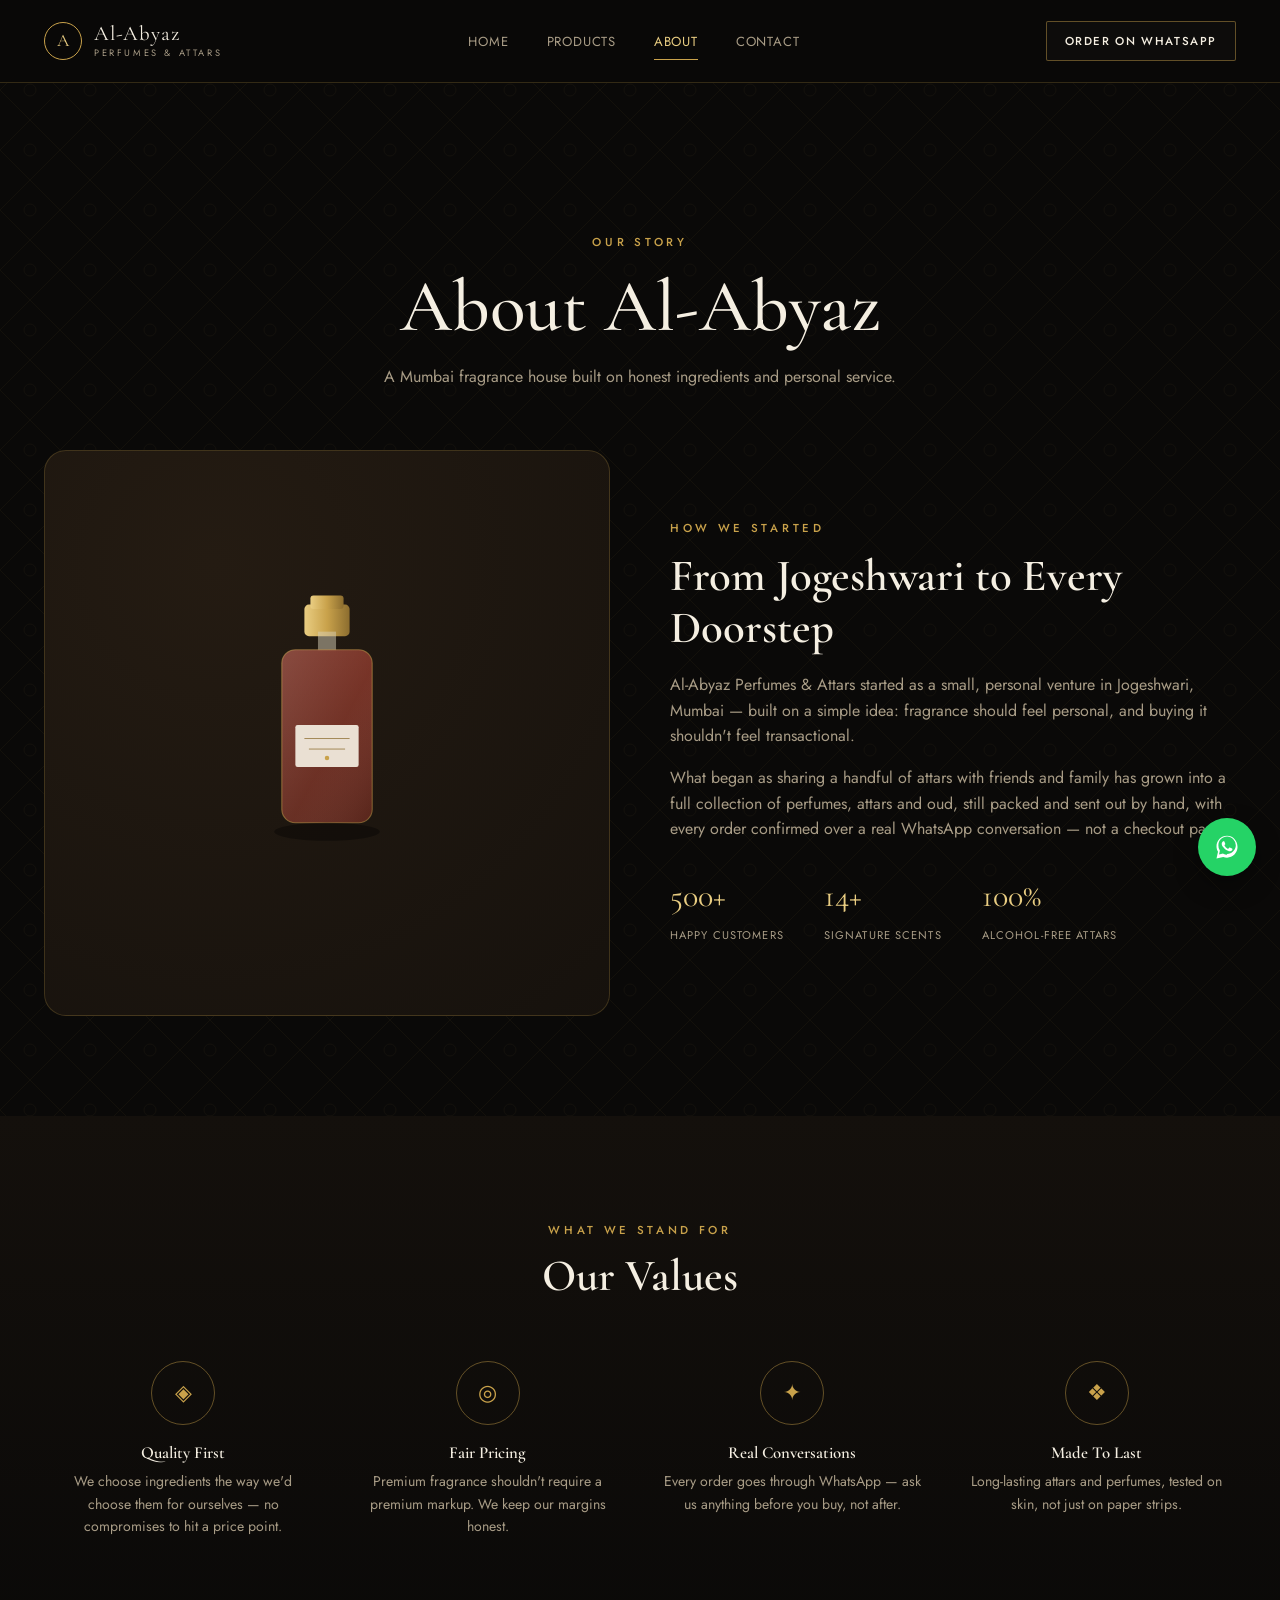
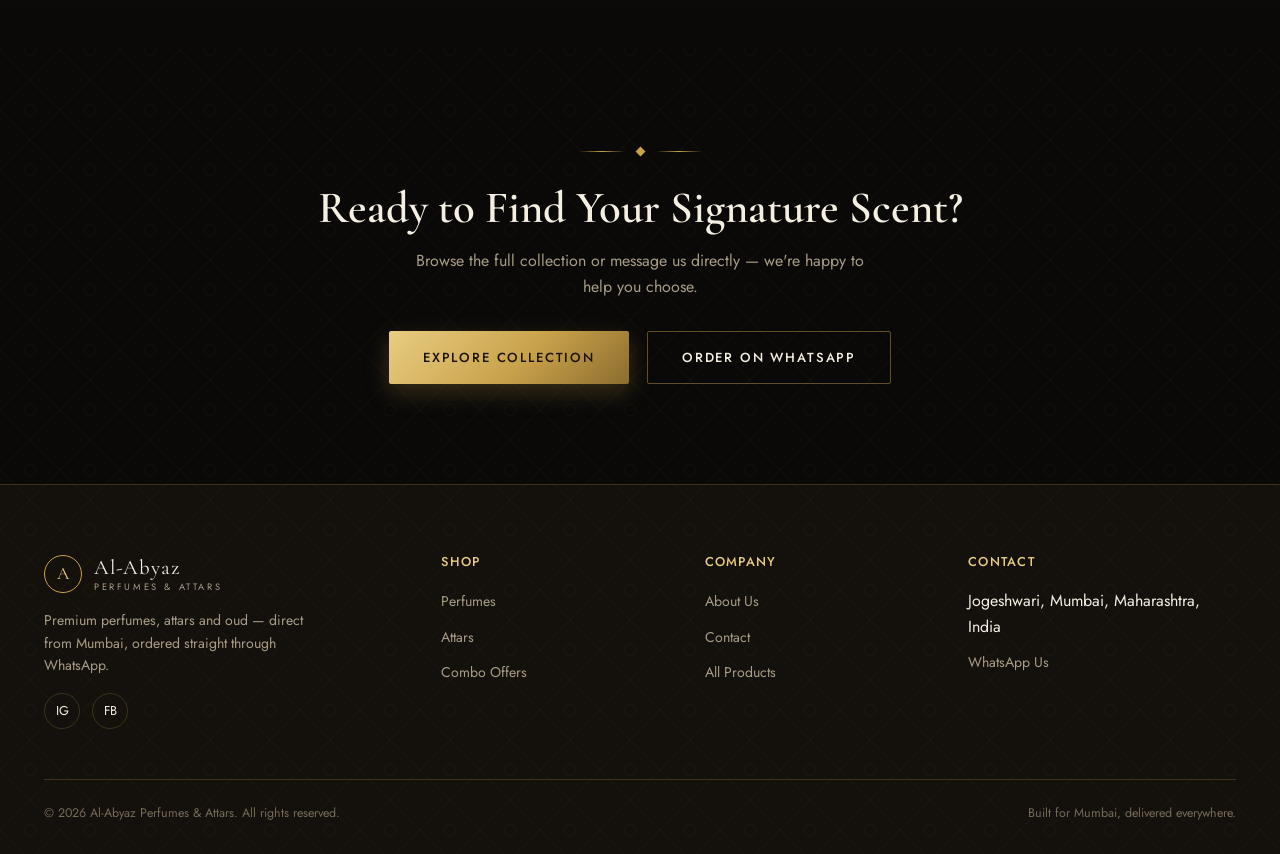
==== about.html @ 593ae753 "Initial Al-Abyaz website" ====
<!DOCTYPE html>
<html lang="en">
<head>
<meta charset="UTF-8">
<meta name="viewport" content="width=device-width, initial-scale=1.0">
<title>About Us | Al-Abyaz Perfumes &amp; Attars</title>
<meta name="description" content="Learn about Al-Abyaz Perfumes & Attars — a Mumbai-based fragrance house crafting honest, alcohol-free attars and premium perfumes.">
<link rel="canonical" href="https://al-abyazperfumes.netlify.app/about.html">
<meta property="og:type" content="website">
<meta property="og:title" content="About Al-Abyaz Perfumes & Attars">
<meta property="og:description" content="A Mumbai-based fragrance house crafting honest, alcohol-free attars and premium perfumes.">
<meta name="theme-color" content="#0a0908">
<link rel="icon" type="image/svg+xml" href="images/logo/favicon.svg">
<link rel="preconnect" href="https://fonts.googleapis.com">
<link rel="preconnect" href="https://fonts.gstatic.com" crossorigin>
<link href="https://fonts.googleapis.com/css2?family=Cormorant+Garamond:ital,wght@0,400;0,500;0,600;1,500&family=Jost:wght@400;500;600&display=swap" rel="stylesheet">
<link rel="stylesheet" href="css/style.css">
<link rel="stylesheet" href="css/responsive.css">
</head>
<body class="texture-bg">
<a class="skip-link" href="#main">Skip to content</a>

<header class="navbar">
  <div class="container">
    <a href="index.html" class="brand">
      <span class="brand-mark">A</span>
      <span class="brand-text">Al-Abyaz<small>Perfumes &amp; Attars</small></span>
    </a>
    <nav class="nav-links" aria-label="Primary">
      <a href="index.html">Home</a>
      <a href="products.html">Products</a>
      <a href="about.html" class="active">About</a>
      <a href="contact.html">Contact</a>
    </nav>
    <div class="nav-cta">
      <a class="btn btn-outline btn-sm" data-wa-float href="#">Order on WhatsApp</a>
      <button class="hamburger" aria-label="Toggle menu" aria-expanded="false">
        <span></span><span></span><span></span>
      </button>
    </div>
  </div>
  <nav class="mobile-menu" aria-label="Mobile">
    <a href="index.html">Home</a>
    <a href="products.html">Products</a>
    <a href="about.html" class="active">About</a>
    <a href="contact.html">Contact</a>
    <a data-wa-float href="#" class="btn btn-primary">WhatsApp Us</a>
  </nav>
</header>

<main id="main">
  <section class="page-hero">
    <div class="container">
      <span class="eyebrow">Our Story</span>
      <h1>About Al-Abyaz</h1>
      <p>A Mumbai fragrance house built on honest ingredients and personal service.</p>
    </div>
  </section>

  <section class="section" style="padding-top:0;">
    <div class="container about-split">
      <div class="about-media">
        <img src="images/products/mukhallat-malaki.svg" alt="Al-Abyaz Mukhallat Malaki bottle" width="220">
      </div>
      <div class="about-copy">
        <span class="eyebrow">How We Started</span>
        <h2>From Jogeshwari to Every Doorstep</h2>
        <p>Al-Abyaz Perfumes &amp; Attars started as a small, personal venture in Jogeshwari, Mumbai — built on a simple idea: fragrance should feel personal, and buying it shouldn't feel transactional.</p>
        <p>What began as sharing a handful of attars with friends and family has grown into a full collection of perfumes, attars and oud, still packed and sent out by hand, with every order confirmed over a real WhatsApp conversation — not a checkout page.</p>
        <div class="about-stats">
          <div><span>500+</span><small>Happy Customers</small></div>
          <div><span>14+</span><small>Signature Scents</small></div>
          <div><span>100%</span><small>Alcohol-Free Attars</small></div>
        </div>
      </div>
    </div>
  </section>

  <section class="section section-alt">
    <div class="container">
      <div class="section-heading">
        <span class="eyebrow">What We Stand For</span>
        <h2>Our Values</h2>
      </div>
      <div class="feature-grid">
        <div class="feature-card">
          <div class="feature-icon">◈</div>
          <h3>Quality First</h3>
          <p>We choose ingredients the way we'd choose them for ourselves — no compromises to hit a price point.</p>
        </div>
        <div class="feature-card">
          <div class="feature-icon">◎</div>
          <h3>Fair Pricing</h3>
          <p>Premium fragrance shouldn't require a premium markup. We keep our margins honest.</p>
        </div>
        <div class="feature-card">
          <div class="feature-icon">✦</div>
          <h3>Real Conversations</h3>
          <p>Every order goes through WhatsApp — ask us anything before you buy, not after.</p>
        </div>
        <div class="feature-card">
          <div class="feature-icon">❖</div>
          <h3>Made To Last</h3>
          <p>Long-lasting attars and perfumes, tested on skin, not just on paper strips.</p>
        </div>
      </div>
    </div>
  </section>

  <section class="section text-center">
    <div class="container">
      <div class="divider"><span></span></div>
      <h2>Ready to Find Your Signature Scent?</h2>
      <p style="max-width:480px;margin:14px auto 32px;">Browse the full collection or message us directly — we're happy to help you choose.</p>
      <div class="hero-actions">
        <a href="products.html" class="btn btn-primary">Explore Collection</a>
        <a data-wa-float href="#" class="btn btn-whatsapp" target="_blank" rel="noopener">Order on WhatsApp</a>
      </div>
    </div>
  </section>
</main>

<footer class="footer">
  <div class="container">
    <div class="footer-grid">
      <div class="footer-brand">
        <a href="index.html" class="brand">
          <span class="brand-mark">A</span>
          <span class="brand-text">Al-Abyaz<small>Perfumes &amp; Attars</small></span>
        </a>
        <p>Premium perfumes, attars and oud — direct from Mumbai, ordered straight through WhatsApp.</p>
        <div class="footer-social">
          <a href="#" data-config-href="instagram" aria-label="Instagram">IG</a>
          <a href="#" data-config-href="facebook" aria-label="Facebook">FB</a>
        </div>
      </div>
      <div>
        <h4>Shop</h4>
        <ul class="footer-links">
          <li><a href="products.html?category=perfumes">Perfumes</a></li>
          <li><a href="products.html?category=attars">Attars</a></li>
          <li><a href="products.html?category=combo">Combo Offers</a></li>
        </ul>
      </div>
      <div>
        <h4>Company</h4>
        <ul class="footer-links">
          <li><a href="about.html">About Us</a></li>
          <li><a href="contact.html">Contact</a></li>
          <li><a href="products.html">All Products</a></li>
        </ul>
      </div>
      <div>
        <h4>Contact</h4>
        <ul class="footer-links">
          <li data-config="address">Jogeshwari, Mumbai, Maharashtra, India</li>
          <li><a data-wa-float href="#">WhatsApp Us</a></li>
        </ul>
      </div>
    </div>
    <div class="footer-bottom">
      <span>© <span data-year></span> Al-Abyaz Perfumes &amp; Attars. All rights reserved.</span>
      <span>Built for Mumbai, delivered everywhere.</span>
    </div>
  </div>
</footer>

<a class="wa-float" data-wa-float href="#" target="_blank" rel="noopener" aria-label="Chat on WhatsApp">
  <svg viewBox="0 0 32 32" fill="white"><path d="M16.02 3C9.4 3 4 8.4 4 15.02c0 2.35.63 4.55 1.72 6.46L4 29l7.7-1.65a11.98 11.98 0 0 0 4.32.8h.01c6.62 0 12.02-5.4 12.02-12.02C28.05 8.4 22.65 3 16.02 3Zm0 21.9c-1.5 0-2.97-.4-4.24-1.16l-.3-.18-4.57.98.98-4.45-.2-.32a9.9 9.9 0 0 1-1.53-5.75c0-5.48 4.46-9.94 9.96-9.94 2.66 0 5.16 1.04 7.04 2.92a9.87 9.87 0 0 1 2.9 7.02c0 5.48-4.46 9.88-9.94 9.88Zm5.44-7.4c-.3-.15-1.77-.87-2.04-.97-.27-.1-.47-.15-.67.15-.2.3-.77.97-.94 1.17-.17.2-.35.22-.65.07-.3-.15-1.25-.46-2.38-1.47-.88-.78-1.47-1.75-1.65-2.05-.17-.3-.02-.46.13-.6.13-.13.3-.35.45-.52.15-.17.2-.3.3-.5.1-.2.05-.37-.02-.52-.07-.15-.67-1.62-.92-2.2-.24-.58-.49-.5-.67-.5h-.57c-.2 0-.52.07-.8.37s-1.05 1.03-1.05 2.5 1.08 2.9 1.23 3.1c.15.2 2.13 3.26 5.17 4.57.72.31 1.28.5 1.72.64.72.23 1.38.2 1.9.12.58-.09 1.77-.72 2.02-1.42.25-.7.25-1.3.17-1.42-.07-.13-.27-.2-.57-.35Z"/></svg>
</a>

<script src="data/products.js"></script>
<script src="js/offers.js"></script>
<script src="js/main.js"></script>
<script>
  document.addEventListener("DOMContentLoaded", () => {
    document.querySelectorAll("[data-config-href]").forEach((el) => {
      const key = el.getAttribute("data-config-href");
      if (SITE_CONFIG[key]) el.setAttribute("href", SITE_CONFIG[key]);
    });
  });
</script>
</body>
</html>
---- css/style.css ----
/* =========================================================================
   AL-ABYAZ PERFUMES & ATTARS — MAIN STYLESHEET
   ========================================================================= */

/* ---------- Design tokens ---------- */
:root {
  --void: #0a0908;
  --surface: #14100c;
  --surface-raised: #1c1712;
  --line: rgba(201, 162, 75, 0.22);
  --line-strong: rgba(201, 162, 75, 0.45);

  --gold: #c9a24b;
  --gold-light: #e9cd82;
  --gold-deep: #8c6d2f;
  --gold-glow: rgba(201, 162, 75, 0.35);

  --ivory: #f5efe2;
  --muted: #a89c86;
  --muted-dim: #756a58;

  --maroon: #2a1212;
  --success: #6f9a6a;

  --font-display: "Cormorant Garamond", "Georgia", serif;
  --font-body: "Jost", "Segoe UI", sans-serif;

  --container: 1240px;
  --radius-sm: 4px;
  --radius-md: 10px;
  --radius-lg: 22px;

  --ease: cubic-bezier(0.22, 1, 0.36, 1);
}

/* ---------- Reset ---------- */
* { margin: 0; padding: 0; box-sizing: border-box; }

html { scroll-behavior: smooth; }

@media (prefers-reduced-motion: reduce) {
  html { scroll-behavior: auto; }
  *, *::before, *::after { animation-duration: 0.001ms !important; animation-iteration-count: 1 !important; transition-duration: 0.001ms !important; }
}

body {
  background: var(--void);
  color: var(--ivory);
  font-family: var(--font-body);
  font-size: 16px;
  line-height: 1.6;
  -webkit-font-smoothing: antialiased;
  overflow-x: hidden;
}

img { max-width: 100%; display: block; }
a { color: inherit; text-decoration: none; }
ul { list-style: none; }
button { font: inherit; cursor: pointer; border: none; background: none; color: inherit; }
input, select, textarea { font: inherit; color: inherit; }

:focus-visible {
  outline: 2px solid var(--gold-light);
  outline-offset: 3px;
}

.container {
  max-width: var(--container);
  margin: 0 auto;
  padding: 0 24px;
}

/* Damask/geometric texture used as a quiet background wash across the site */
.texture-bg {
  position: relative;
}
.texture-bg::before {
  content: "";
  position: absolute;
  inset: 0;
  pointer-events: none;
  opacity: 0.05;
  background-image: url("data:image/svg+xml,%3Csvg xmlns='http://www.w3.org/2000/svg' width='60' height='60' viewBox='0 0 60 60'%3E%3Cg fill='none' stroke='%23C9A24B' stroke-width='1'%3E%3Cpath d='M30 0 L60 30 L30 60 L0 30 Z'/%3E%3Ccircle cx='30' cy='30' r='6'/%3E%3C/g%3E%3C/svg%3E");
  background-size: 60px 60px;
}

/* Ornamental divider — the site's signature mark: a thin double rule
   flanking a small diamond, echoing the wax-seal motif on offer badges */
.divider {
  display: flex;
  align-items: center;
  justify-content: center;
  gap: 12px;
  margin: 0 auto 28px;
  width: fit-content;
}
.divider::before, .divider::after {
  content: "";
  width: 46px;
  height: 1px;
  background: linear-gradient(90deg, transparent, var(--gold), transparent);
}
.divider span {
  width: 7px;
  height: 7px;
  transform: rotate(45deg);
  background: var(--gold);
  display: block;
}

/* ---------- Typography ---------- */
.eyebrow {
  font-family: var(--font-body);
  font-size: 0.72rem;
  letter-spacing: 0.32em;
  text-transform: uppercase;
  color: var(--gold);
  font-weight: 500;
}

h1, h2, h3, h4 {
  font-family: var(--font-display);
  font-weight: 600;
  color: var(--ivory);
  line-height: 1.15;
}

h1 { font-size: clamp(2.6rem, 6vw, 4.6rem); font-weight: 500; }
h2 { font-size: clamp(1.9rem, 4vw, 2.8rem); }
h3 { font-size: 1.4rem; }

.section-heading {
  text-align: center;
  max-width: 640px;
  margin: 0 auto 48px;
}
.section-heading h2 { margin: 10px 0 12px; }
.section-heading p { color: var(--muted); font-size: 1.02rem; }

p { color: var(--muted); }

/* ---------- Buttons ---------- */
.btn {
  display: inline-flex;
  align-items: center;
  justify-content: center;
  gap: 8px;
  padding: 15px 34px;
  border-radius: 2px;
  font-size: 0.82rem;
  letter-spacing: 0.14em;
  text-transform: uppercase;
  font-weight: 500;
  transition: transform 0.35s var(--ease), box-shadow 0.35s var(--ease), background 0.35s var(--ease), color 0.35s var(--ease);
  white-space: nowrap;
}

.btn-primary {
  background: linear-gradient(135deg, var(--gold-light), var(--gold) 55%, var(--gold-deep));
  color: #1a1305;
  box-shadow: 0 8px 24px rgba(201, 162, 75, 0.25);
}
.btn-primary:hover { transform: translateY(-2px); box-shadow: 0 12px 30px rgba(201, 162, 75, 0.4); }

.btn-outline {
  border: 1px solid var(--line-strong);
  color: var(--ivory);
  background: rgba(255,255,255,0.02);
}
.btn-outline:hover { border-color: var(--gold); color: var(--gold-light); transform: translateY(-2px); }

.btn-whatsapp {
  background: transparent;
  border: 1px solid var(--line-strong);
  color: var(--ivory);
}
.btn-whatsapp:hover { border-color: #4caf50; color: #6fd177; }

.btn-block { width: 100%; }
.btn-sm { padding: 10px 18px; font-size: 0.72rem; }

/* ---------- Navbar ---------- */
.navbar {
  position: sticky;
  top: 0;
  z-index: 100;
  background: rgba(10, 9, 8, 0.86);
  backdrop-filter: blur(14px);
  border-bottom: 1px solid var(--line);
}
.navbar .container {
  display: flex;
  align-items: center;
  justify-content: space-between;
  height: 82px;
}

.brand {
  display: flex;
  align-items: center;
  gap: 12px;
}
.brand-mark {
  width: 38px;
  height: 38px;
  border: 1px solid var(--gold);
  border-radius: 50%;
  display: flex;
  align-items: center;
  justify-content: center;
  font-family: var(--font-display);
  font-size: 1.1rem;
  color: var(--gold-light);
  flex-shrink: 0;
}
.brand-text {
  font-family: var(--font-display);
  font-size: 1.3rem;
  letter-spacing: 0.04em;
  color: var(--ivory);
  line-height: 1.1;
}
.brand-text small {
  display: block;
  font-family: var(--font-body);
  font-size: 0.58rem;
  letter-spacing: 0.28em;
  color: var(--muted);
  text-transform: uppercase;
  margin-top: 2px;
}

.nav-links {
  display: flex;
  align-items: center;
  gap: 38px;
}
.nav-links a {
  font-size: 0.82rem;
  letter-spacing: 0.06em;
  text-transform: uppercase;
  color: var(--muted);
  position: relative;
  padding: 4px 0;
  transition: color 0.25s;
}
.nav-links a:hover, .nav-links a.active { color: var(--gold-light); }
.nav-links a.active::after {
  content: "";
  position: absolute;
  left: 0; right: 0; bottom: -4px;
  height: 1px;
  background: var(--gold);
}

.nav-cta { display: flex; align-items: center; gap: 16px; }

.hamburger {
  display: none;
  flex-direction: column;
  gap: 5px;
  width: 26px;
  z-index: 200;
}
.hamburger span {
  height: 1.5px;
  width: 100%;
  background: var(--gold-light);
  transition: transform 0.3s var(--ease), opacity 0.3s var(--ease);
}
.hamburger.open span:nth-child(1) { transform: translateY(6.5px) rotate(45deg); }
.hamburger.open span:nth-child(2) { opacity: 0; }
.hamburger.open span:nth-child(3) { transform: translateY(-6.5px) rotate(-45deg); }

.mobile-menu {
  position: fixed;
  inset: 82px 0 0 0;
  background: var(--void);
  z-index: 90;
  display: flex;
  flex-direction: column;
  align-items: center;
  justify-content: center;
  gap: 28px;
  transform: translateY(-8px);
  opacity: 0;
  pointer-events: none;
  transition: opacity 0.3s var(--ease), transform 0.3s var(--ease);
}
.mobile-menu.open { opacity: 1; transform: translateY(0); pointer-events: auto; }
.mobile-menu a { font-family: var(--font-display); font-size: 1.6rem; color: var(--ivory); }
.mobile-menu a.active { color: var(--gold-light); }

/* ---------- Hero ---------- */
.hero {
  position: relative;
  min-height: 92vh;
  display: flex;
  align-items: center;
  justify-content: center;
  text-align: center;
  padding: 120px 24px 80px;
  overflow: hidden;
}
.hero::before {
  content: "";
  position: absolute;
  top: -20%;
  left: 50%;
  transform: translateX(-50%);
  width: 900px;
  height: 900px;
  background: radial-gradient(circle, var(--gold-glow) 0%, transparent 62%);
  opacity: 0.55;
  pointer-events: none;
}
.hero-inner { position: relative; z-index: 2; max-width: 780px; }
.hero .eyebrow { display: inline-block; margin-bottom: 22px; }
.hero h1 { margin-bottom: 22px; }
.hero h1 em {
  font-style: italic;
  background: linear-gradient(120deg, var(--gold-light), var(--gold) 60%);
  -webkit-background-clip: text;
  background-clip: text;
  color: transparent;
}
.hero-sub {
  max-width: 520px;
  margin: 0 auto 40px;
  font-size: 1.05rem;
  color: var(--muted);
}
.hero-actions {
  display: flex;
  gap: 18px;
  justify-content: center;
  flex-wrap: wrap;
}

.hero-bottle {
  margin: 56px auto 0;
  width: 130px;
  opacity: 0.9;
  animation: float 6s ease-in-out infinite;
}
@keyframes float {
  0%, 100% { transform: translateY(0); }
  50% { transform: translateY(-14px); }
}

/* ---------- Sections ---------- */
.section { padding: 100px 0; position: relative; }
.section-alt { background: linear-gradient(180deg, var(--surface), var(--void)); }

/* ---------- Product grid & cards ---------- */
.product-grid {
  display: grid;
  grid-template-columns: repeat(4, 1fr);
  gap: 28px;
}

.product-card {
  background: var(--surface);
  border: 1px solid var(--line);
  border-radius: var(--radius-md);
  overflow: hidden;
  position: relative;
  transition: transform 0.4s var(--ease), border-color 0.4s var(--ease), box-shadow 0.4s var(--ease);
  display: flex;
  flex-direction: column;
}
.product-card:hover {
  transform: translateY(-6px);
  border-color: var(--line-strong);
  box-shadow: 0 20px 40px rgba(0,0,0,0.4);
}

.product-media {
  position: relative;
  aspect-ratio: 4 / 5;
  background: radial-gradient(120% 100% at 50% 0%, #241b12, var(--surface));
  display: flex;
  align-items: center;
  justify-content: center;
  overflow: hidden;
}
.product-media img { width: 62%; filter: drop-shadow(0 20px 24px rgba(0,0,0,0.5)); transition: transform 0.5s var(--ease); }
.product-card:hover .product-media img { transform: scale(1.06); }

.stock-flag {
  position: absolute;
  bottom: 10px;
  left: 10px;
  font-size: 0.62rem;
  letter-spacing: 0.08em;
  text-transform: uppercase;
  padding: 5px 10px;
  border-radius: 20px;
  background: rgba(0,0,0,0.55);
  color: var(--muted);
  border: 1px solid var(--line);
}
.stock-flag.low { color: #e2a44f; border-color: rgba(226,164,79,0.4); }
.stock-flag.out { color: #d16565; border-color: rgba(209,101,101,0.4); }

.product-body { padding: 20px 20px 22px; display: flex; flex-direction: column; gap: 10px; flex: 1; }
.product-cat { font-size: 0.66rem; letter-spacing: 0.16em; text-transform: uppercase; color: var(--gold); }
.product-body h3 { font-size: 1.18rem; }
.product-size { font-size: 0.78rem; color: var(--muted-dim); }

.price-row { display: flex; align-items: baseline; gap: 10px; margin-top: 4px; }
.price-now { font-family: var(--font-display); font-size: 1.5rem; color: var(--gold-light); }
.price-was { font-size: 0.9rem; color: var(--muted-dim); text-decoration: line-through; }
.price-off { font-size: 0.7rem; color: var(--success); letter-spacing: 0.04em; }

.product-actions { display: flex; gap: 10px; margin-top: 12px; }
.product-actions .btn { flex: 1; padding: 12px 10px; font-size: 0.68rem; }

/* Offer badge — the "wax seal" signature element */
.offer-badge {
  position: absolute;
  top: 12px;
  right: 12px;
  z-index: 3;
  width: 62px;
  height: 62px;
  border-radius: 50%;
  display: flex;
  flex-direction: column;
  align-items: center;
  justify-content: center;
  background: radial-gradient(circle at 35% 30%, var(--gold-light), var(--gold) 55%, var(--gold-deep));
  color: #1a1305;
  box-shadow: 0 6px 18px rgba(0,0,0,0.45), inset 0 0 0 3px rgba(255,255,255,0.18);
  font-family: var(--font-body);
  text-align: center;
  line-height: 1.05;
}
.offer-badge .fire { font-size: 0.9rem; }
.offer-badge .pct { font-size: 0.72rem; font-weight: 700; }

.offer-soon-badge {
  position: absolute;
  top: 12px;
  left: 12px;
  z-index: 3;
  font-size: 0.62rem;
  letter-spacing: 0.06em;
  text-transform: uppercase;
  padding: 6px 12px;
  border-radius: 20px;
  background: rgba(20,16,12,0.85);
  border: 1px solid var(--line-strong);
  color: var(--gold-light);
}

.countdown {
  display: flex;
  gap: 6px;
  margin-top: 6px;
}
.countdown .cd-unit {
  flex: 1;
  text-align: center;
  background: rgba(201,162,75,0.08);
  border: 1px solid var(--line);
  border-radius: var(--radius-sm);
  padding: 5px 2px;
}
.countdown .cd-num { font-family: var(--font-display); font-size: 1rem; color: var(--gold-light); display: block; }
.countdown .cd-label { font-size: 0.55rem; text-transform: uppercase; letter-spacing: 0.06em; color: var(--muted-dim); }
.offer-end-note { font-size: 0.68rem; color: var(--muted-dim); margin-top: 6px; }

/* Active-offer animation — only ever applied to the specific product card
   that has a live offer. The rest of the page stays perfectly still. */
.product-card.is-offer-active {
  border-color: var(--gold);
  animation: card-pulse 2.6s ease-in-out infinite;
}
.product-card.is-offer-active .offer-badge { animation: badge-pop 2.6s ease-in-out infinite; }

@keyframes card-pulse {
  0%, 100% { box-shadow: 0 0 0 0 rgba(201,162,75,0.0), 0 20px 40px rgba(0,0,0,0.35); transform: scale(1); }
  50% { box-shadow: 0 0 0 6px rgba(201,162,75,0.16), 0 24px 46px rgba(0,0,0,0.4); transform: scale(1.012); }
}
@keyframes badge-pop {
  0%, 100% { transform: scale(1); }
  50% { transform: scale(1.08); }
}

/* ---------- Categories ---------- */
.category-grid {
  display: grid;
  grid-template-columns: repeat(3, 1fr);
  gap: 22px;
}
.category-card {
  position: relative;
  border: 1px solid var(--line);
  border-radius: var(--radius-md);
  padding: 40px 24px;
  text-align: center;
  background: linear-gradient(160deg, var(--surface-raised), var(--surface));
  transition: transform 0.35s var(--ease), border-color 0.35s var(--ease);
}
.category-card:hover { transform: translateY(-5px); border-color: var(--gold); }
.category-icon { font-size: 1.8rem; margin-bottom: 14px; color: var(--gold-light); }
.category-card h3 { margin-bottom: 6px; }
.category-card p { font-size: 0.84rem; }

/* ---------- Why choose / features ---------- */
.feature-grid {
  display: grid;
  grid-template-columns: repeat(4, 1fr);
  gap: 26px;
}
.feature-card { text-align: center; padding: 10px; }
.feature-icon {
  width: 64px; height: 64px; margin: 0 auto 18px;
  border: 1px solid var(--line-strong);
  border-radius: 50%;
  display: flex; align-items: center; justify-content: center;
  font-size: 1.4rem; color: var(--gold);
}
.feature-card h3 { font-size: 1.05rem; margin-bottom: 8px; }
.feature-card p { font-size: 0.88rem; }

/* ---------- About split ---------- */
.about-split {
  display: grid;
  grid-template-columns: 1fr 1fr;
  gap: 60px;
  align-items: center;
}
.about-media {
  aspect-ratio: 1/1;
  border-radius: var(--radius-lg);
  background: radial-gradient(120% 120% at 30% 20%, #241b12, var(--surface));
  border: 1px solid var(--line);
  display: flex; align-items: center; justify-content: center;
}
.about-media img { width: 40%; }
.about-copy .eyebrow { display: block; margin-bottom: 14px; }
.about-copy h2 { margin-bottom: 18px; }
.about-copy p { margin-bottom: 16px; }
.about-stats { display: flex; gap: 40px; margin-top: 28px; }
.about-stats div span { display: block; font-family: var(--font-display); font-size: 2rem; color: var(--gold-light); }
.about-stats div small { font-size: 0.7rem; text-transform: uppercase; letter-spacing: 0.1em; color: var(--muted); }

/* ---------- Contact ---------- */
.contact-grid {
  display: grid;
  grid-template-columns: 1fr 1fr;
  gap: 50px;
}
.contact-card {
  background: var(--surface);
  border: 1px solid var(--line);
  border-radius: var(--radius-md);
  padding: 30px;
  margin-bottom: 18px;
}
.contact-card h3 { font-size: 1.05rem; margin-bottom: 8px; color: var(--gold-light); }
.contact-card p { font-size: 0.92rem; }
.contact-card a { color: var(--ivory); }
.contact-card a:hover { color: var(--gold-light); }

.form-group { margin-bottom: 18px; }
.form-group label { display: block; font-size: 0.75rem; text-transform: uppercase; letter-spacing: 0.08em; color: var(--muted); margin-bottom: 8px; }
.form-group input, .form-group textarea {
  width: 100%;
  padding: 13px 16px;
  background: var(--surface);
  border: 1px solid var(--line);
  border-radius: var(--radius-sm);
  color: var(--ivory);
}
.form-group input:focus, .form-group textarea:focus { border-color: var(--gold); }
.form-note { font-size: 0.78rem; color: var(--muted-dim); margin-top: 10px; }

/* ---------- Product details page ---------- */
.pd-grid {
  display: grid;
  grid-template-columns: 1fr 1fr;
  gap: 60px;
  align-items: start;
}
.pd-media {
  position: relative;
  aspect-ratio: 4/5;
  border-radius: var(--radius-lg);
  background: radial-gradient(120% 100% at 50% 0%, #241b12, var(--surface));
  border: 1px solid var(--line);
  display: flex; align-items: center; justify-content: center;
}
.pd-media img { width: 46%; filter: drop-shadow(0 24px 30px rgba(0,0,0,0.5)); }
.pd-info .eyebrow { display: block; margin-bottom: 12px; }
.pd-info h1 { font-size: clamp(2rem, 4vw, 2.8rem); margin-bottom: 14px; }
.pd-notes { font-size: 0.85rem; color: var(--gold-light); letter-spacing: 0.04em; margin-bottom: 18px; }
.pd-desc { margin-bottom: 22px; font-size: 1rem; }
.pd-price-block { display: flex; align-items: baseline; gap: 14px; margin-bottom: 6px; }
.pd-price-block .price-now { font-size: 2.2rem; }
.pd-meta { display: flex; gap: 30px; margin: 24px 0; padding: 20px 0; border-top: 1px solid var(--line); border-bottom: 1px solid var(--line); }
.pd-meta div span { display: block; font-size: 0.68rem; text-transform: uppercase; letter-spacing: 0.08em; color: var(--muted-dim); margin-bottom: 4px; }
.pd-meta div strong { font-weight: 500; color: var(--ivory); }
.pd-actions { display: flex; gap: 14px; margin-top: 8px; flex-wrap: wrap; }
.pd-actions .btn { flex: 1; min-width: 200px; }
.pd-offer-panel {
  margin-top: 26px;
  padding: 18px 20px;
  border-radius: var(--radius-md);
  border: 1px solid var(--line-strong);
  background: rgba(201,162,75,0.06);
}
.pd-offer-panel .offer-title { color: var(--gold-light); font-size: 0.9rem; margin-bottom: 10px; }

.related-heading { margin: 90px 0 30px; text-align: center; }

/* ---------- Search & filter bar ---------- */
.filter-bar {
  display: flex;
  flex-wrap: wrap;
  gap: 12px;
  align-items: center;
  justify-content: space-between;
  margin-bottom: 40px;
}
.search-box {
  position: relative;
  flex: 1;
  min-width: 240px;
  max-width: 360px;
}
.search-box input {
  width: 100%;
  padding: 13px 16px 13px 42px;
  background: var(--surface);
  border: 1px solid var(--line);
  border-radius: 30px;
  color: var(--ivory);
}
.search-box input:focus { border-color: var(--gold); }
.search-box::before {
  content: "";
  position: absolute;
  left: 16px; top: 50%;
  width: 14px; height: 14px;
  transform: translateY(-50%);
  border: 1.5px solid var(--muted);
  border-radius: 50%;
}
.search-box::after {
  content: "";
  position: absolute;
  left: 27px; top: 63%;
  width: 6px; height: 1.5px;
  background: var(--muted);
  transform: rotate(45deg);
}

.chip-row { display: flex; gap: 10px; flex-wrap: wrap; }
.chip {
  padding: 9px 18px;
  border: 1px solid var(--line);
  border-radius: 30px;
  font-size: 0.78rem;
  letter-spacing: 0.03em;
  color: var(--muted);
  transition: all 0.25s;
}
.chip:hover { border-color: var(--gold); color: var(--ivory); }
.chip.active { background: var(--gold); border-color: var(--gold); color: #1a1305; font-weight: 500; }

.empty-state { text-align: center; padding: 60px 20px; color: var(--muted); }

/* ---------- Page hero (interior pages) ---------- */
.page-hero {
  padding: 150px 0 60px;
  text-align: center;
  position: relative;
}
.page-hero .eyebrow { margin-bottom: 14px; display: block; }
.page-hero p { max-width: 560px; margin: 14px auto 0; }
.breadcrumb { font-size: 0.78rem; color: var(--muted-dim); margin-top: 14px; }
.breadcrumb a:hover { color: var(--gold-light); }

/* ---------- Offers strip (homepage) ---------- */
.offer-strip {
  display: grid;
  grid-template-columns: repeat(3, 1fr);
  gap: 24px;
}
.offer-strip .empty-state { grid-column: 1 / -1; }

/* ---------- WhatsApp floating button ---------- */
.wa-float {
  position: fixed;
  bottom: 24px;
  right: 24px;
  z-index: 150;
  width: 58px;
  height: 58px;
  border-radius: 50%;
  background: #25D366;
  display: flex;
  align-items: center;
  justify-content: center;
  box-shadow: 0 10px 24px rgba(0,0,0,0.4);
  transition: transform 0.3s var(--ease);
}
.wa-float:hover { transform: scale(1.08); }
.wa-float svg { width: 28px; height: 28px; }

/* ---------- Footer ---------- */
.footer {
  border-top: 1px solid var(--line);
  padding: 70px 0 30px;
  background: var(--surface);
}
.footer-grid {
  display: grid;
  grid-template-columns: 1.6fr 1fr 1fr 1.2fr;
  gap: 40px;
  margin-bottom: 50px;
}
.footer-brand p { margin-top: 16px; font-size: 0.88rem; max-width: 280px; }
.footer h4 { font-size: 0.8rem; text-transform: uppercase; letter-spacing: 0.1em; color: var(--gold-light); margin-bottom: 18px; font-family: var(--font-body); font-weight: 500; }
.footer-links li { margin-bottom: 10px; }
.footer-links a { font-size: 0.88rem; color: var(--muted); }
.footer-links a:hover { color: var(--gold-light); }
.footer-social { display: flex; gap: 12px; margin-top: 16px; }
.footer-social a {
  width: 36px; height: 36px;
  border: 1px solid var(--line);
  border-radius: 50%;
  display: flex; align-items: center; justify-content: center;
  font-size: 0.8rem;
}
.footer-social a:hover { border-color: var(--gold); color: var(--gold-light); }
.footer-bottom {
  border-top: 1px solid var(--line);
  padding-top: 24px;
  display: flex;
  justify-content: space-between;
  flex-wrap: wrap;
  gap: 12px;
  font-size: 0.78rem;
  color: var(--muted-dim);
}

/* ---------- Utility ---------- */
.text-center { text-align: center; }
.mt-40 { margin-top: 40px; }
.skip-link {
  position: absolute; left: -999px; top: 0;
  background: var(--gold); color: #1a1305; padding: 10px 16px; z-index: 999;
}
.skip-link:focus { left: 16px; top: 16px; }
---- css/responsive.css ----
/* =========================================================================
   AL-ABYAZ — RESPONSIVE OVERRIDES
   Loaded after style.css. Mobile-first product/feature grids collapse here.
   ========================================================================= */

/* ---------- Tablets (≤1024px) ---------- */
@media (max-width: 1024px) {
  .product-grid { grid-template-columns: repeat(3, 1fr); }
  .feature-grid { grid-template-columns: repeat(2, 1fr); gap: 34px; }
  .category-grid { grid-template-columns: repeat(2, 1fr); }
  .footer-grid { grid-template-columns: 1fr 1fr; }
  .about-split, .contact-grid, .pd-grid { gap: 40px; }
}

/* ---------- Small tablets / large phones (≤860px) ---------- */
@media (max-width: 860px) {
  .nav-links { display: none; }
  .nav-cta .btn-outline { display: none; }
  .hamburger { display: flex; }

  .about-split { grid-template-columns: 1fr; }
  .about-media { max-width: 380px; margin: 0 auto; }

  .contact-grid { grid-template-columns: 1fr; }
  .pd-grid { grid-template-columns: 1fr; }
  .pd-media { max-width: 420px; margin: 0 auto; }
}

/* ---------- Phones (≤640px) ---------- */
@media (max-width: 640px) {
  .container { padding: 0 18px; }
  .section { padding: 70px 0; }

  .navbar .container { height: 72px; }
  .brand-text { font-size: 1.1rem; }

  .hero { min-height: 82vh; padding: 100px 18px 60px; }
  .hero-actions { flex-direction: column; width: 100%; }
  .hero-actions .btn { width: 100%; }

  .product-grid { grid-template-columns: repeat(2, 1fr); gap: 16px; }
  .product-body { padding: 14px 14px 16px; gap: 6px; }
  .product-body h3 { font-size: 1rem; }
  .price-now { font-size: 1.2rem; }
  .product-actions { flex-direction: column; }
  .offer-badge { width: 50px; height: 50px; }
  .offer-badge .pct { font-size: 0.6rem; }

  .category-grid { grid-template-columns: 1fr; }
  .feature-grid { grid-template-columns: 1fr; }
  .offer-strip { grid-template-columns: 1fr; }

  .footer-grid { grid-template-columns: 1fr; gap: 32px; }
  .footer-bottom { flex-direction: column; text-align: center; }

  .filter-bar { flex-direction: column; align-items: stretch; }
  .search-box { max-width: none; }

  .pd-meta { flex-wrap: wrap; gap: 18px; }
  .pd-actions .btn { min-width: 100%; }

  .about-stats { gap: 24px; }

  .wa-float { bottom: 18px; right: 18px; width: 52px; height: 52px; }
}
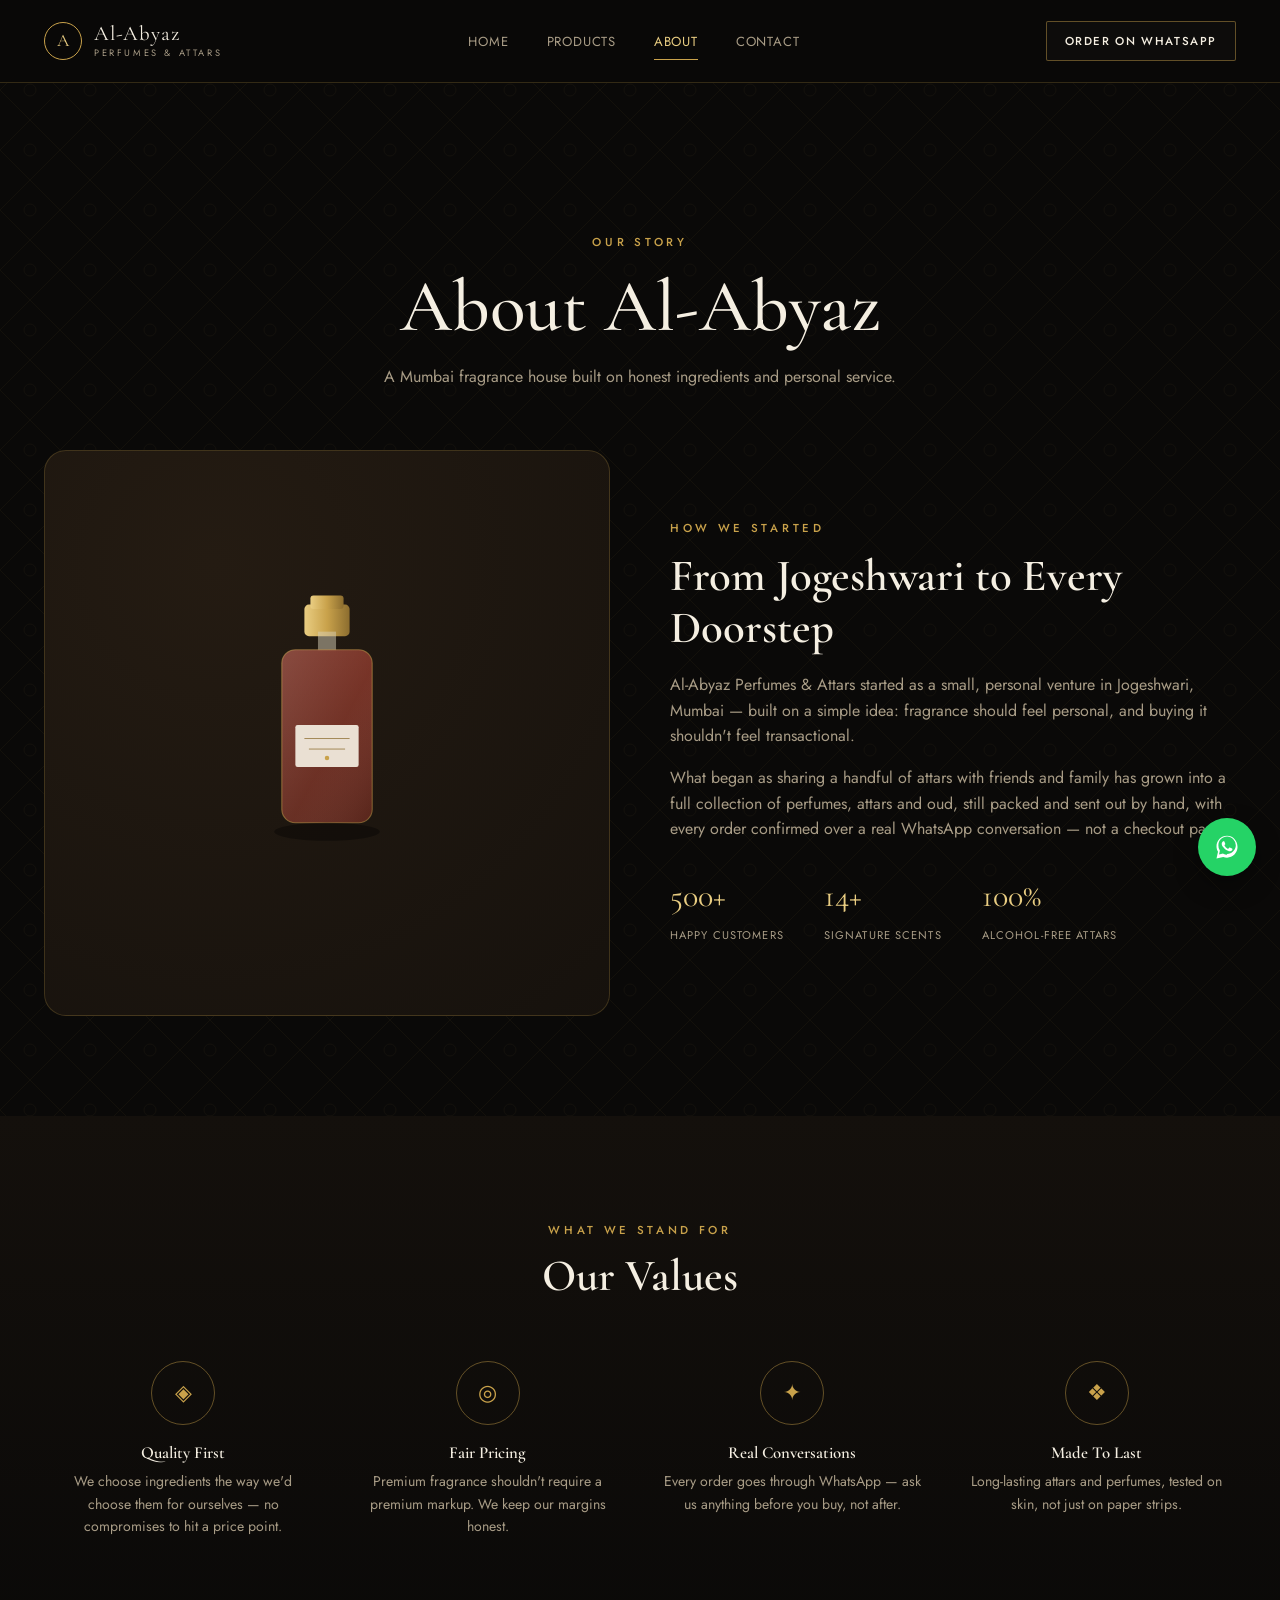
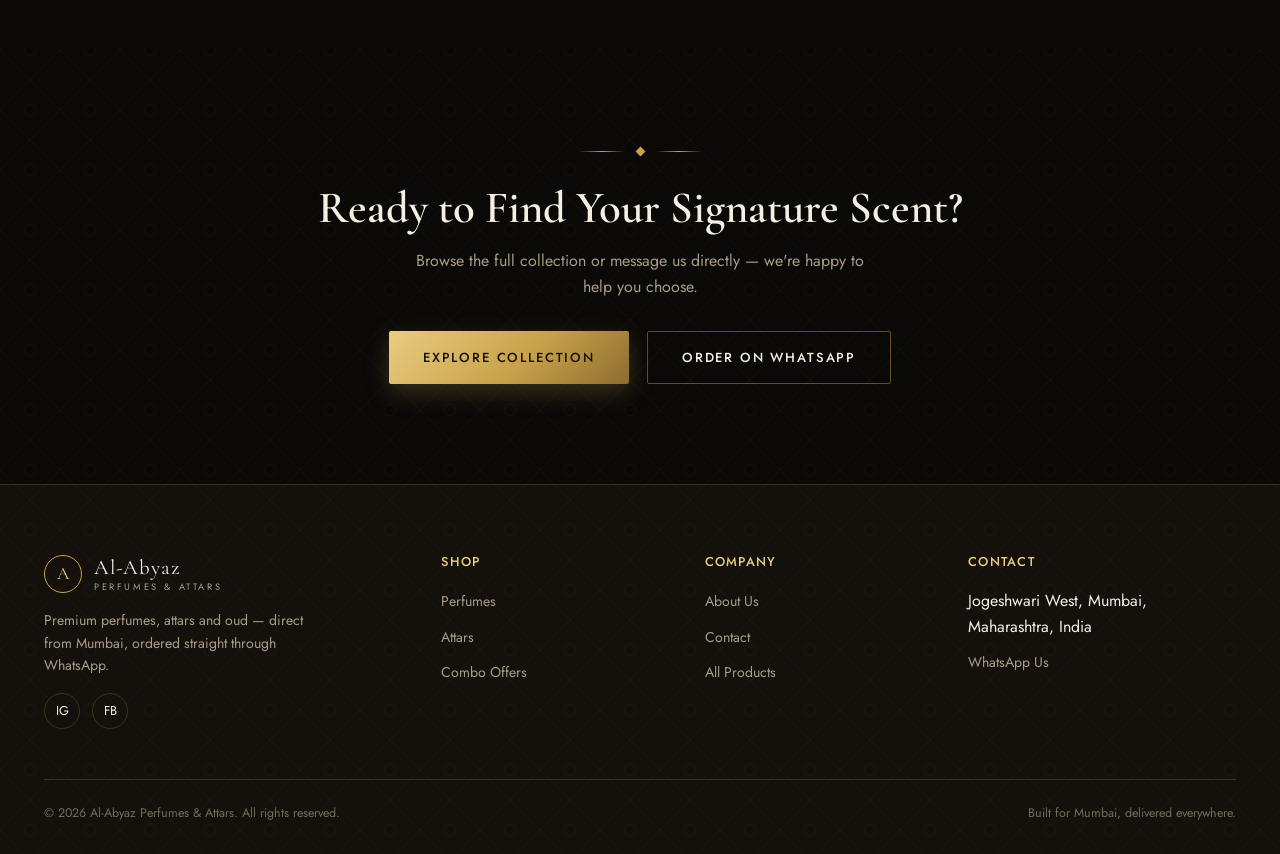
==== commit 858b5f88: "Redined logic f searchfeild and make web proper responsive" ====
--- a/about.html
+++ b/about.html
@@ -39,14 +39,14 @@
       </button>
     </div>
   </div>
-  <nav class="mobile-menu" aria-label="Mobile">
-    <a href="index.html">Home</a>
-    <a href="products.html">Products</a>
-    <a href="about.html" class="active">About</a>
-    <a href="contact.html">Contact</a>
-    <a data-wa-float href="#" class="btn btn-primary">WhatsApp Us</a>
-  </nav>
 </header>
+<nav class="mobile-menu" aria-label="Mobile">
+  <a href="index.html">Home</a>
+  <a href="products.html" class="active">Products</a>
+  <a href="about.html">About</a>
+  <a href="contact.html">Contact</a>
+  <a data-wa-float href="#" class="btn btn-primary">WhatsApp Us</a>
+</nav>
 
 <main id="main">
   <section class="page-hero">
--- a/css/style.css
+++ b/css/style.css
@@ -274,21 +274,30 @@
 
 .mobile-menu {
   position: fixed;
-  inset: 82px 0 0 0;
+  top: 82px;
+  right: 0;
+  bottom: 0;
+  left: 0;
   background: var(--void);
   z-index: 90;
   display: flex;
   flex-direction: column;
   align-items: center;
   justify-content: center;
-  gap: 28px;
+  gap: 18px;
+  padding: 20px 24px;
+  overflow-y: auto;
+  -webkit-overflow-scrolling: touch;
+  scrollbar-width: none;
+  -ms-overflow-style: none;
   transform: translateY(-8px);
   opacity: 0;
   pointer-events: none;
   transition: opacity 0.3s var(--ease), transform 0.3s var(--ease);
 }
+.mobile-menu::-webkit-scrollbar { display: none; }
 .mobile-menu.open { opacity: 1; transform: translateY(0); pointer-events: auto; }
-.mobile-menu a { font-family: var(--font-display); font-size: 1.6rem; color: var(--ivory); }
+.mobile-menu a { font-family: var(--font-display); font-size: 1.35rem; color: var(--ivory); }
 .mobile-menu a.active { color: var(--gold-light); }
 
 /* ---------- Hero ---------- */
--- a/css/responsive.css
+++ b/css/responsive.css
@@ -33,6 +33,7 @@
 
   .navbar .container { height: 72px; }
   .brand-text { font-size: 1.1rem; }
+  .mobile-menu { top: 72px; }
 
   .hero { min-height: 82vh; padding: 100px 18px 60px; }
   .hero-actions { flex-direction: column; width: 100%; }
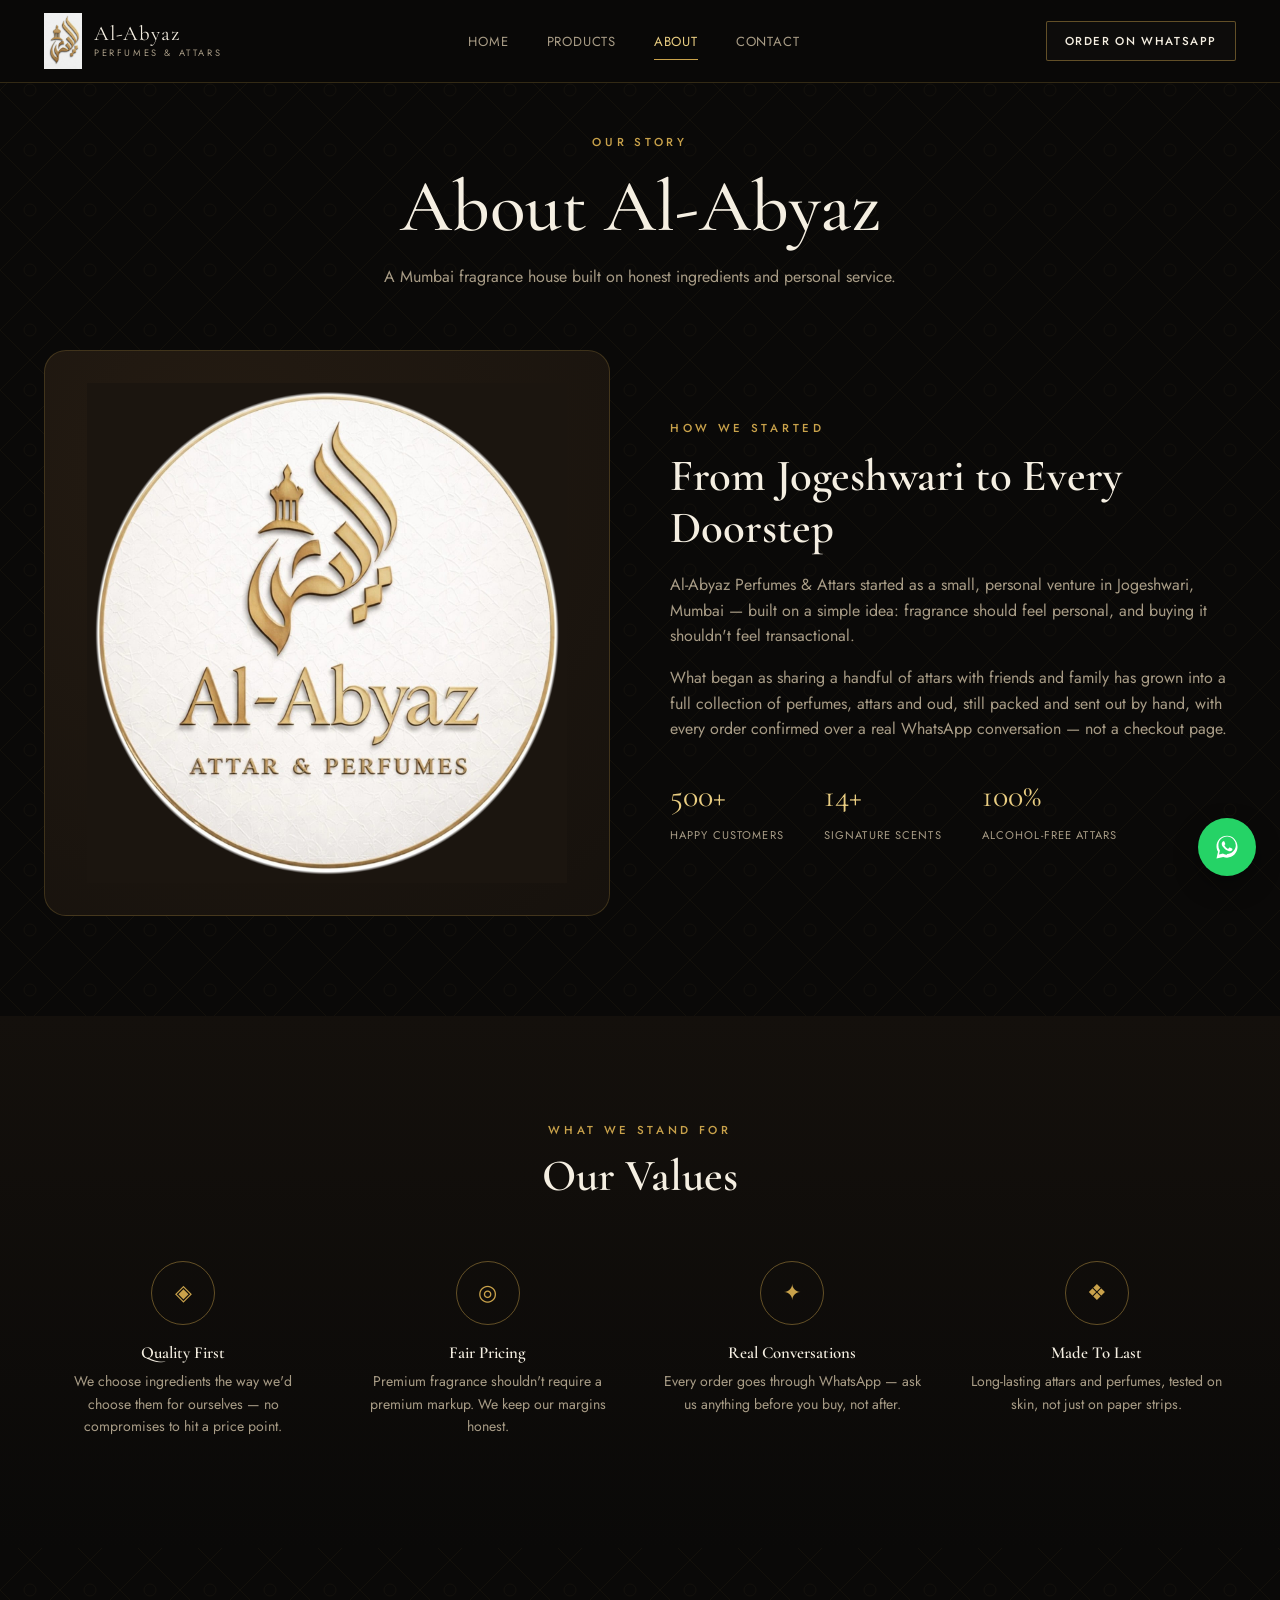
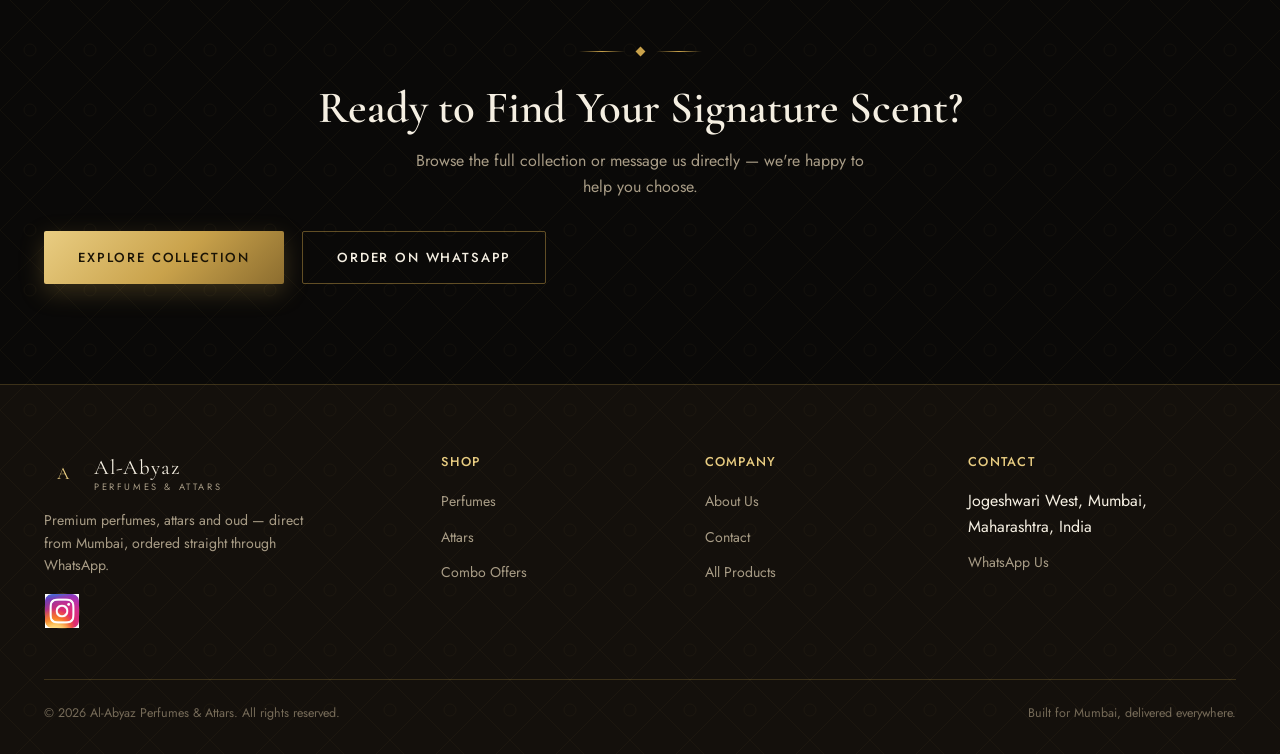
==== commit 92aec247: "added pagination and some image and css to make website good." ====
--- a/about.html
+++ b/about.html
@@ -10,7 +10,7 @@
 <meta property="og:title" content="About Al-Abyaz Perfumes & Attars">
 <meta property="og:description" content="A Mumbai-based fragrance house crafting honest, alcohol-free attars and premium perfumes.">
 <meta name="theme-color" content="#0a0908">
-<link rel="icon" type="image/svg+xml" href="images/logo/favicon.svg">
+<link rel="icon" type="image/svg+xml" href="images/logo/logo.jpeg">
 <link rel="preconnect" href="https://fonts.googleapis.com">
 <link rel="preconnect" href="https://fonts.gstatic.com" crossorigin>
 <link href="https://fonts.googleapis.com/css2?family=Cormorant+Garamond:ital,wght@0,400;0,500;0,600;1,500&family=Jost:wght@400;500;600&display=swap" rel="stylesheet">
@@ -23,7 +23,7 @@
 <header class="navbar">
   <div class="container">
     <a href="index.html" class="brand">
-      <span class="brand-mark">A</span>
+      <span class="brand-mark"><img src="images/logo/logo.jpeg"></span>
       <span class="brand-text">Al-Abyaz<small>Perfumes &amp; Attars</small></span>
     </a>
     <nav class="nav-links" aria-label="Primary">
@@ -60,7 +60,7 @@
   <section class="section" style="padding-top:0;">
     <div class="container about-split">
       <div class="about-media">
-        <img src="images/products/mukhallat-malaki.svg" alt="Al-Abyaz Mukhallat Malaki bottle" width="220">
+        <img src="images/logo/Full_logo_v2.png" alt="Al-Abyaz" width="250" height="500">
       </div>
       <div class="about-copy">
         <span class="eyebrow">How We Started</span>
@@ -130,8 +130,7 @@
         </a>
         <p>Premium perfumes, attars and oud — direct from Mumbai, ordered straight through WhatsApp.</p>
         <div class="footer-social">
-          <a href="#" data-config-href="instagram" aria-label="Instagram">IG</a>
-          <a href="#" data-config-href="facebook" aria-label="Facebook">FB</a>
+          <a href="#" data-config-href="instagram" aria-label="Instagram"><img src="images/logo/insta.jpg"></a>
         </div>
       </div>
       <div>
--- a/css/style.css
+++ b/css/style.css
@@ -203,7 +203,7 @@
 .brand-mark {
   width: 38px;
   height: 38px;
-  border: 1px solid var(--gold);
+  /* border: 1px solid var(--gold); */
   border-radius: 50%;
   display: flex;
   align-items: center;
@@ -306,9 +306,7 @@
   min-height: 92vh;
   display: flex;
   align-items: center;
-  justify-content: center;
-  text-align: center;
-  padding: 120px 24px 80px;
+  padding: 0px 24px 80px;
   overflow: hidden;
 }
 .hero::before {
@@ -323,7 +321,16 @@
   opacity: 0.55;
   pointer-events: none;
 }
-.hero-inner { position: relative; z-index: 2; max-width: 780px; }
+.hero-grid {
+  position: relative;
+  z-index: 2;
+  display: grid;
+  grid-template-columns: 1.1fr 0.9fr;
+  gap: 60px;
+  align-items: center;
+  width: 100%;
+}
+.hero-text { max-width: 560px; text-align: left; }
 .hero .eyebrow { display: inline-block; margin-bottom: 22px; }
 .hero h1 { margin-bottom: 22px; }
 .hero h1 em {
@@ -334,23 +341,30 @@
   color: transparent;
 }
 .hero-sub {
-  max-width: 520px;
-  margin: 0 auto 40px;
+  max-width: 480px;
+  margin: 0 0 40px;
   font-size: 1.05rem;
   color: var(--muted);
 }
 .hero-actions {
   display: flex;
   gap: 18px;
+  justify-content: flex-start;
+  flex-wrap: wrap;
+}
+
+.hero-media {
+  display: flex;
+  align-items: center;
   justify-content: center;
-  flex-wrap: wrap;
-}
-
-.hero-bottle {
-  margin: 56px auto 0;
-  width: 130px;
-  opacity: 0.9;
+}
+.hero-media img {
+  width: 100%;
+  max-width: 340px;
+  opacity: 0.96;
   animation: float 6s ease-in-out infinite;
+  -webkit-mask-image: radial-gradient(ellipse 68% 72% at center, #000 58%, transparent 100%);
+  mask-image: radial-gradient(ellipse 68% 72% at center, #000 58%, transparent 100%);
 }
 @keyframes float {
   0%, 100% { transform: translateY(0); }
@@ -393,22 +407,43 @@
   justify-content: center;
   overflow: hidden;
 }
-.product-media img { width: 62%; filter: drop-shadow(0 20px 24px rgba(0,0,0,0.5)); transition: transform 0.5s var(--ease); }
-.product-card:hover .product-media img { transform: scale(1.06); }
+.product-media img {
+  width: 100%;
+  height: 100%;
+  object-fit: cover;
+  object-position: center;
+  position: relative;
+  z-index: 0;
+  transition: transform 0.6s var(--ease);
+}
+.product-card:hover .product-media img { transform: scale(1.08); }
+
+/* Soft gradient so badges/text stay legible over any photo, bright or dark */
+.product-media::after {
+  content: "";
+  position: absolute;
+  inset: 0;
+  z-index: 1;
+  background: linear-gradient(180deg, rgba(10,9,8,0) 55%, rgba(10,9,8,0.7) 100%);
+  pointer-events: none;
+}
 
 .stock-flag {
   position: absolute;
   bottom: 10px;
   left: 10px;
+  z-index: 2;
   font-size: 0.62rem;
   letter-spacing: 0.08em;
   text-transform: uppercase;
   padding: 5px 10px;
   border-radius: 20px;
   background: rgba(0,0,0,0.55);
+  backdrop-filter: blur(3px);
   color: var(--muted);
   border: 1px solid var(--line);
 }
+
 .stock-flag.low { color: #e2a44f; border-color: rgba(226,164,79,0.4); }
 .stock-flag.out { color: #d16565; border-color: rgba(209,101,101,0.4); }
 
@@ -548,7 +583,7 @@
   border: 1px solid var(--line);
   display: flex; align-items: center; justify-content: center;
 }
-.about-media img { width: 40%; }
+.about-media img { width: 85%; }
 .about-copy .eyebrow { display: block; margin-bottom: 14px; }
 .about-copy h2 { margin-bottom: 18px; }
 .about-copy p { margin-bottom: 16px; }
@@ -682,9 +717,37 @@
 
 .empty-state { text-align: center; padding: 60px 20px; color: var(--muted); }
 
+/* ---------- Pagination ---------- */
+.pagination {
+  display: flex;
+  justify-content: center;
+  align-items: center;
+  gap: 8px;
+  flex-wrap: wrap;
+  margin-top: 50px;
+}
+.page-btn {
+  min-width: 40px;
+  padding: 9px 14px;
+  border: 1px solid var(--line);
+  border-radius: var(--radius-sm);
+  font-size: 0.82rem;
+  color: var(--muted);
+  background: var(--surface);
+  transition: all 0.25s var(--ease);
+}
+.page-btn:hover:not(:disabled) { border-color: var(--gold); color: var(--ivory); }
+.page-btn.active {
+  background: var(--gold);
+  border-color: var(--gold);
+  color: #1a1305;
+  font-weight: 500;
+}
+.page-btn:disabled { opacity: 0.35; cursor: not-allowed; }
+
 /* ---------- Page hero (interior pages) ---------- */
 .page-hero {
-  padding: 150px 0 60px;
+  padding: 50px 0 60px;
   text-align: center;
   position: relative;
 }
--- a/css/responsive.css
+++ b/css/responsive.css
@@ -24,6 +24,11 @@
   .contact-grid { grid-template-columns: 1fr; }
   .pd-grid { grid-template-columns: 1fr; }
   .pd-media { max-width: 420px; margin: 0 auto; }
+
+  .hero-grid { grid-template-columns: 1fr; text-align: center; }
+  .hero-text { max-width: 100%; margin: 0 auto; text-align: center; }
+  .hero-actions { justify-content: center; }
+  .hero-media img { max-width: 220px; }
 }
 
 /* ---------- Phones (≤640px) ---------- */
